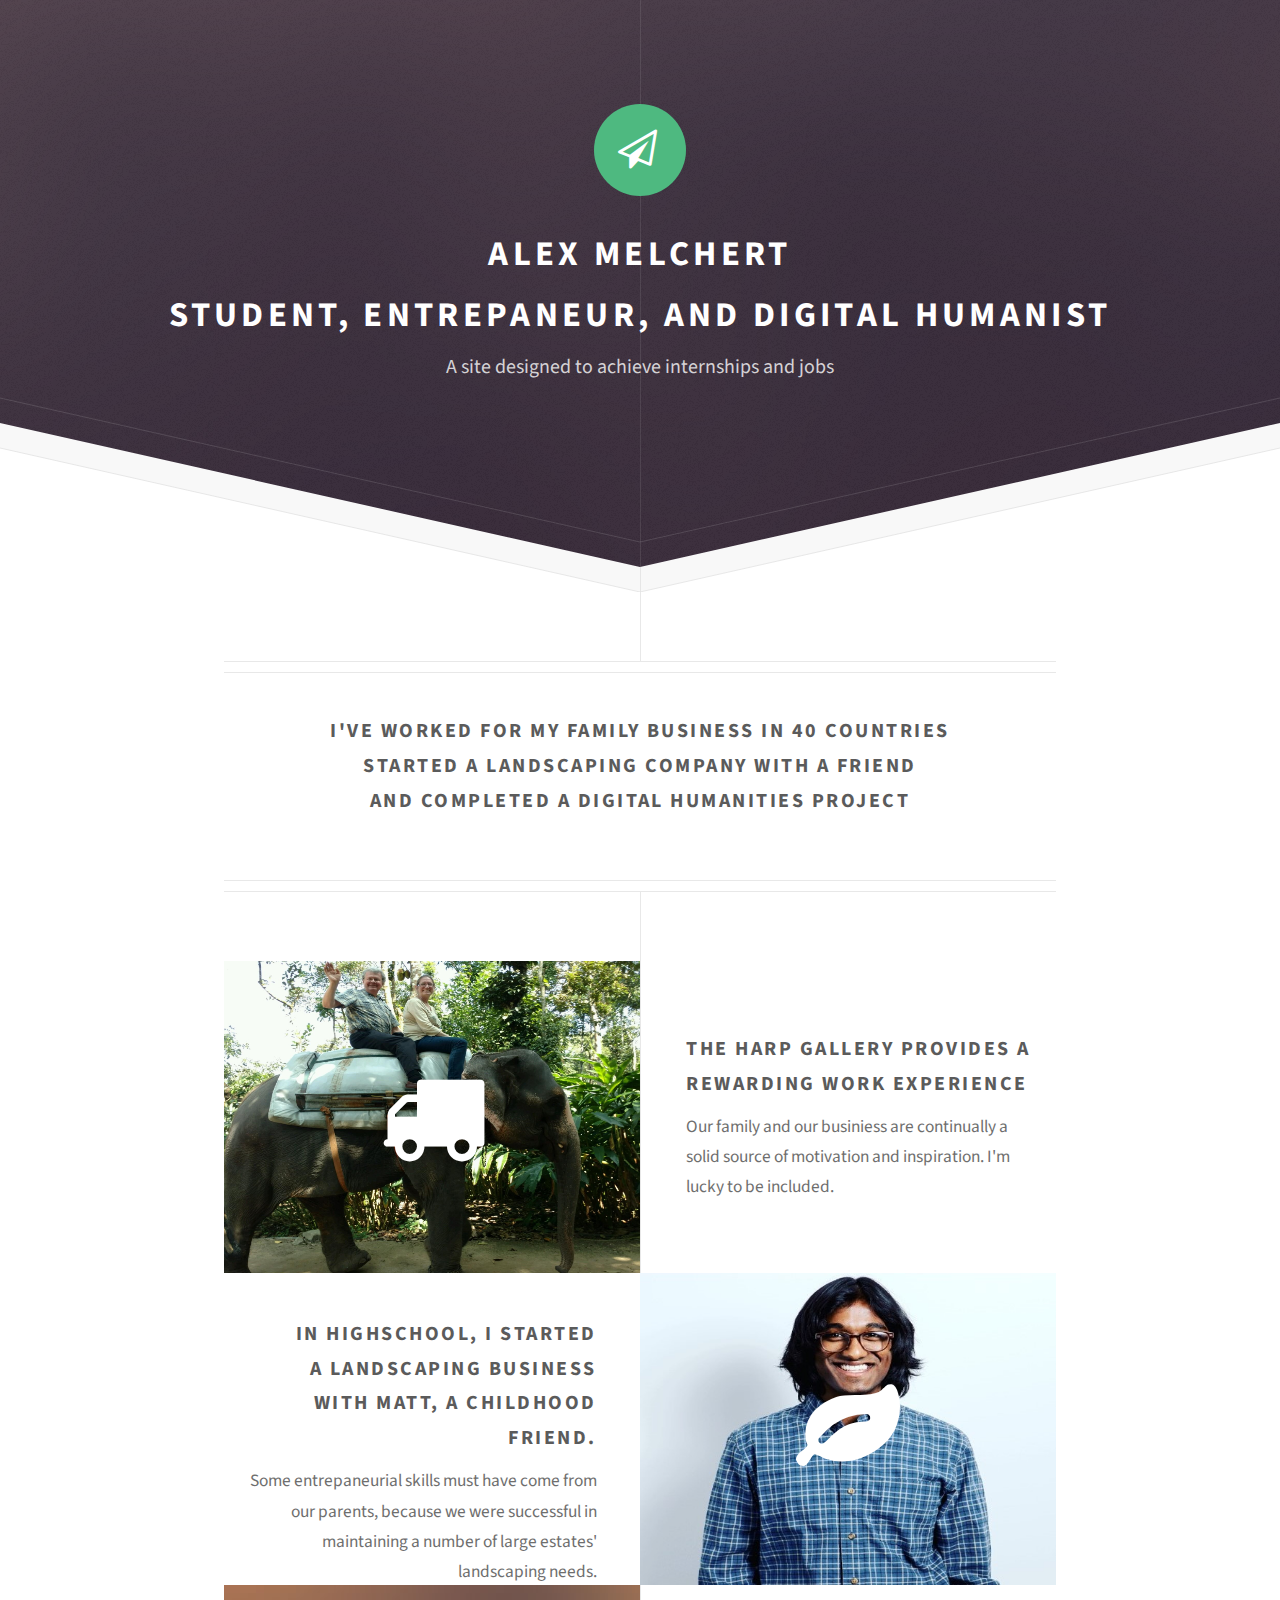
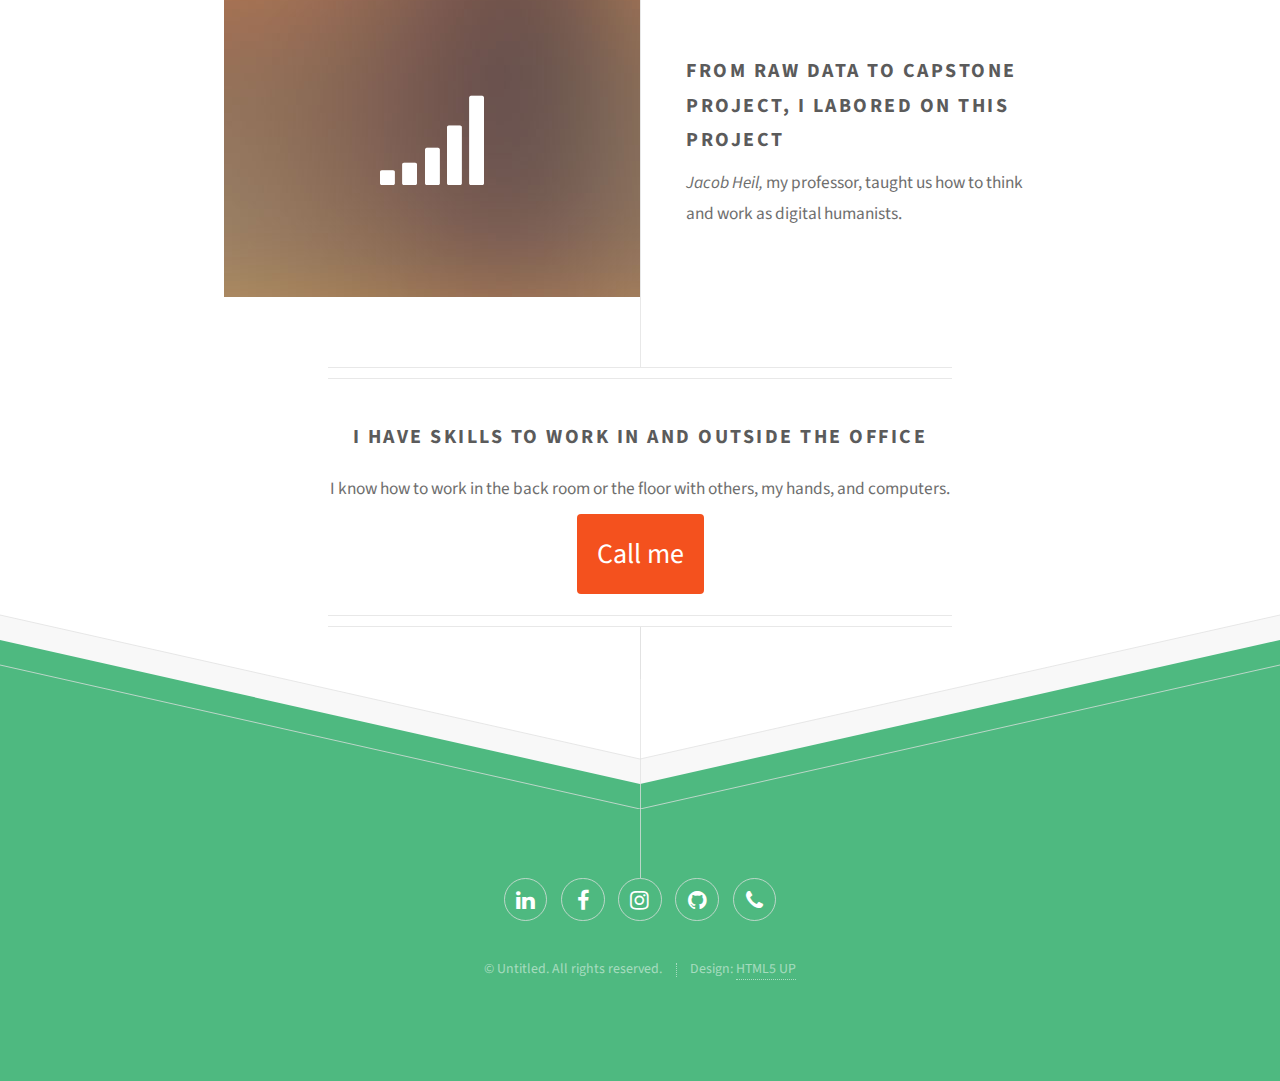
==== index.html @ 21f797eb "Initial commit" ====
<!DOCTYPE HTML>
<!--
	Directive by HTML5 UP
	html5up.net | @ajlkn
	Free for personal and commercial use under the CCA 3.0 license (html5up.net/license)
-->
<html>
	<head>
		<title>Alex Melchert</title>
		<meta charset="utf-8" />
		<meta name="viewport" content="width=device-width, initial-scale=1" />
		<!--[if lte IE 8]><script src="assets/js/ie/html5shiv.js"></script><![endif]-->
		<link rel="stylesheet" href="assets/css/main.css" />
		<!--[if lte IE 8]><link rel="stylesheet" href="assets/css/ie8.css" /><![endif]-->
	</head>
	<body>

		<!-- Header -->
			<div id="header">
				<span class="logo icon fa-paper-plane-o"></span>
				<h1>Alex Melchert
					<br />
					Student, entrepaneur, and digital humanist</h1>
				<p>A site designed to achieve internships and jobs
				<br />
				</p>
			</div>

		<!-- Main -->
			<div id="main">

				<header class="major container 80%">
					<h3>I've worked for my family business in 40 countries
					<br />
					Started a landscaping company with a friend
					<br />
					and completed a Digital Humanities project
				</h3>
					<!--
					<p>Tellus erat mauris ipsum fermentum<br />
					etiam vivamus nunc nibh morbi. https://www.nbc26.com/news/neenah-hs-graduate-shot-6-times-at-rest-stop-making-a-remarkable-recovery</p>
					-->
				</header>

				<div class="box alt container">
					<section class="feature left">
						<a href="Page3.html" class="image icon fa-truck"><img src="images/MomandDad.jpg" style="width: 70%;max-height: 100%" alt="" /></a>
						<div class="content">
							<h3>The Harp Gallery provides a rewarding work experience</h3>
							<p>Our family and our businiess are continually a solid source of motivation and inspiration. I'm lucky to be included. </p>
						</div>
					</section>
					<section class="feature right">
						<a href="Page4.html" class="image icon fa-leaf"><img src="images/Matt.jpeg" style="width: 70%;max-height: 100%" alt="" /></a>
						<div class="content">
							<h3>In highschool, I started<br /> a landscaping business <br /> with Matt, a childhood friend.</h3>
							<p>Some entrepaneurial skills must have come from our parents, because we were successful in maintaining a number of large estates' landscaping needs.</p>
						</div>
					</section>
					<section class="feature left">
						<a href="finalproj.html" class="image icon fa-signal"><img src="images/pic03.jpg" alt="" /></a>
						<div class="content">
							<h3>From raw data to capstone project, I labored on this project</h3>
							<p><em>Jacob Heil,</em> my professor, taught us how to think and work as digital humanists.</p>
						</div>
					</section>
				</div>

				<!--
				<div class="box container">
					<header>
						<h2>A lot of generic stuff</h2>
					</header>
					<section>
						<header>
							<h3>Paragraph</h3>
							<p>This is the subtitle for this particular heading</p>
						</header>
						<p>Phasellus nisl nisl, varius id <sup>porttitor sed pellentesque</sup> ac orci. Pellentesque
						habitant <strong>strong</strong> tristique <b>bold</b> et netus <i>italic</i> malesuada <em>emphasized</em> ac turpis egestas. Morbi
						leo suscipit ut. Praesent <sub>id turpis vitae</sub> turpis pretium ultricies. Vestibulum sit
						amet risus elit.</p>
					</section>
					<section>
						<header>
							<h3>Blockquote</h3>
						</header>
						<blockquote>Fringilla nisl. Donec accumsan interdum nisi, quis tincidunt felis sagittis eget.
						tempus euismod. Vestibulum ante ipsum primis in faucibus.</blockquote>
					</section>
					<section>
						<header>
							<h3>Divider</h3>
						</header>
						<p>Donec consectetur vestibulum dolor et pulvinar. Etiam vel felis enim, at viverra
						ligula. Ut porttitor sagittis lorem, quis eleifend nisi ornare vel. Praesent nec orci
						facilisis leo magna. Cras sit amet urna eros, id egestas urna. Quisque aliquam
						tempus euismod. Vestibulum ante ipsum primis in faucibus orci luctus et ultrices
						posuere cubilia.</p>
						<hr />
						<p>Donec consectetur vestibulum dolor et pulvinar. Etiam vel felis enim, at viverra
						ligula. Ut porttitor sagittis lorem, quis eleifend nisi ornare vel. Praesent nec orci
						facilisis leo magna. Cras sit amet urna eros, id egestas urna. Quisque aliquam
						tempus euismod. Vestibulum ante ipsum primis in faucibus orci luctus et ultrices
						posuere cubilia.</p>
					</section>
					<section>
						<header>
							<h3>Unordered List</h3>
						</header>
						<ul class="default">
							<li>Donec consectetur vestibulum dolor et pulvinar. Etiam vel felis enim, at viverra ligula. Ut porttitor sagittis lorem, quis eleifend nisi ornare vel.</li>
							<li>Donec consectetur vestibulum dolor et pulvinar. Etiam vel felis enim, at viverra ligula. Ut porttitor sagittis lorem, quis eleifend nisi ornare vel.</li>
							<li>Donec consectetur vestibulum dolor et pulvinar. Etiam vel felis enim, at viverra ligula. Ut porttitor sagittis lorem, quis eleifend nisi ornare vel.</li>
							<li>Donec consectetur vestibulum dolor et pulvinar. Etiam vel felis enim, at viverra ligula. Ut porttitor sagittis lorem, quis eleifend nisi ornare vel.</li>
						</ul>
					</section>
					<section>
						<header>
							<h3>Ordered List</h3>
						</header>
						<ol class="default">
							<li>Donec consectetur vestibulum dolor et pulvinar. Etiam vel felis enim, at viverra ligula. Ut porttitor sagittis lorem, quis eleifend nisi ornare vel.</li>
							<li>Donec consectetur vestibulum dolor et pulvinar. Etiam vel felis enim, at viverra ligula. Ut porttitor sagittis lorem, quis eleifend nisi ornare vel.</li>
							<li>Donec consectetur vestibulum dolor et pulvinar. Etiam vel felis enim, at viverra ligula. Ut porttitor sagittis lorem, quis eleifend nisi ornare vel.</li>
							<li>Donec consectetur vestibulum dolor et pulvinar. Etiam vel felis enim, at viverra ligula. Ut porttitor sagittis lorem, quis eleifend nisi ornare vel.</li>
						</ol>
					</section>
					<section>
						<header>
							<h3>Table</h3>
						</header>
						<div class="table-wrapper">
							<table class="default">
								<thead>
									<tr>
										<th>ID</th>
										<th>Name</th>
										<th>Description</th>
										<th>Price</th>
									</tr>
								</thead>
								<tbody>
									<tr>
										<td>45815</td>
										<td>Something</td>
										<td>Ut porttitor sagittis lorem, quis eleifend nisi ornare vel.</td>
										<td>29.99</td>
									</tr>
									<tr>
										<td>24524</td>
										<td>Nothing</td>
										<td>Ut porttitor sagittis lorem, quis eleifend nisi ornare vel.</td>
										<td>19.99</td>
									</tr>
									<tr>
										<td>45815</td>
										<td>Something</td>
										<td>Ut porttitor sagittis lorem, quis eleifend nisi ornare vel.</td>
										<td>29.99</td>
									</tr>
									<tr>
										<td>24524</td>
										<td>Nothing</td>
										<td>Ut porttitor sagittis lorem, quis eleifend nisi ornare vel.</td>
										<td>19.99</td>
									</tr>
								</tbody>
								<tfoot>
									<tr>
										<td colspan="3"></td>
										<td>100.00</td>
									</tr>
								</tfoot>
							</table>
						</div>
					</section>
					<section>
						<header>
							<h3>Form</h3>
						</header>
						<form method="post" action="#">
							<div class="row">
								<div class="6u 12u(mobilep)">
									<label for="name">Name</label>
									<input class="text" type="text" name="name" id="name" value="" placeholder="John Doe" />
								</div>
								<div class="6u 12u(mobilep)">
									<label for="email">Email</label>
									<input class="text" type="text" name="email" id="email" value="" placeholder="johndoe@domain.tld" />
								</div>
							</div>
							<div class="row">
								<div class="12u">
									<label for="subject">Subject</label>
									<input class="text" type="text" name="subject" id="subject" value="" placeholder="Enter your subject" />
								</div>
							</div>
							<div class="row">
								<div class="12u">
									<label for="subject">Message</label>
									<textarea name="message" id="message" placeholder="Enter your message" rows="6"></textarea>
								</div>
							</div>
							<div class="row">
								<div class="12u">
									<ul class="actions">
										<li><input type="submit" value="Send" /></li>
										<li><input type="reset" value="Reset" class="alt" /></li>
									</ul>
								</div>
							</div>
						</form>
					</section>
				</div>
				-->

				<footer class="major container 75%">
					<h3>I have skills to work in and outside the office </h3>
					<p>I know how to work in the back room or the floor with others, my hands, and computers.</p>
					<ul class="actions">
						<li><a href="#" class="phonebutton"><span>Call me</span></a></li>
					</ul>
				</footer>

			</div>

		<!-- Footer -->
			<div id="footer">
				<div class="container 75%">

				<!--	<header class="major last">
						<h2>Questions or comments?</h2>
					</header>

					<p>Further questions should be directed to representatives and people that you care about. Mental health and gun laws are intersecting with more lives than they should be in the 21st Century</p>

					<form method="post" action="#">
						<div class="row">
							<div class="6u 12u(mobilep)">
								<input type="text" name="name" placeholder="Name" />
							</div>
							<div class="6u 12u(mobilep)">
								<input type="email" name="email" placeholder="Email" />
							</div>
						</div>
						<div class="row">
							<div class="12u">
								<textarea name="message" placeholder="Message" rows="6"></textarea>
							</div>
						</div>
						<div class="row">
							<div class="12u">
								<ul class="actions">
									<li><input type="submit" value="Send Message" /></li>
								</ul>
							</div>
						</div>
					</form>
-->
					<ul class="icons">
						<li><a href="https://www.linkedin.com/in/alexander-melchert-673a9412b/" class="icon fa-linkedin"><span class="label">Google+</span></a></li>
						<li><a href="https://www.facebook.com/alexander.s.melchert" class="icon fa-facebook"><span class="label">Facebook</span></a></li>
						<li><a href="https://www.instagram.com/mr.melchert/" class="icon fa-instagram"><span class="label">Instagram</span></a></li>
						<li><a href="https://github.com/amelchert20" class="icon fa-github"><span class="label">Github</span></a></li>
						<li><a href="" class="icon fa-phone"><span class="label">Dribbble</span></a></li>
					</ul>

					<ul class="copyright">
						<li>&copy; Untitled. All rights reserved.</li><li>Design: <a href="http://html5up.net">HTML5 UP</a></li>
					</ul>

				</div>
			</div>

		<!-- Scripts -->
			<script src="assets/js/jquery.min.js"></script>
			<script src="assets/js/skel.min.js"></script>
			<script src="assets/js/util.js"></script>
			<!--[if lte IE 8]><script src="assets/js/ie/respond.min.js"></script><![endif]-->
			<script src="assets/js/main.js"></script>

	</body>
</html>
---- assets/css/main.css ----
@import url("font-awesome.min.css");
@import url("https://fonts.googleapis.com/css?family=Source+Sans+Pro:300,300italic,400,400italic,600,600italic,700,700italic");

/*
	Directive by HTML5 UP
	html5up.net | @ajlkn
	Free for personal and commercial use under the CCA 3.0 license (html5up.net/license)
*/

/* Reset */

	html, body, div, span, applet, object, iframe, h1, h2, h3, h4, h5, h6, p, blockquote, pre, a, abbr, acronym, address, big, cite, code, del, dfn, em, img, ins, kbd, q, s, samp, small, strike, strong, sub, sup, tt, var, b, u, i, center, dl, dt, dd, ol, ul, li, fieldset, form, label, legend, table, caption, tbody, tfoot, thead, tr, th, td, article, aside, canvas, details, embed, figure, figcaption, footer, header, hgroup, menu, nav, output, ruby, section, summary, time, mark, audio, video {
		margin: 0;
		padding: 0;
		border: 0;
		font-size: 100%;
		font: inherit;
		vertical-align: baseline;
	}

	article, aside, details, figcaption, figure, footer, header, hgroup, menu, nav, section {
		display: block;
	}

	body {
		line-height: 1;
	}

	ol, ul {
		list-style: none;
	}

	blockquote, q {
		quotes: none;
	}

	blockquote:before, blockquote:after, q:before, q:after {
		content: '';
		content: none;
	}

	table {
		border-collapse: collapse;
		border-spacing: 0;
	}

	body {
		-webkit-text-size-adjust: none;
	}

/* Box Model */

	*, *:before, *:after {
		-moz-box-sizing: border-box;
		-webkit-box-sizing: border-box;
		box-sizing: border-box;
	}

/* Containers */

	.container {
		margin-left: auto;
		margin-right: auto;
	}

	.container.\31 25\25 {
		width: 100%;
		max-width: 63.75em;
		min-width: 51em;
	}

	.container.\37 5\25 {
		width: 38.25em;
	}

	.container.\35 0\25 {
		width: 25.5em;
	}

	.container.\32 5\25 {
		width: 12.75em;
	}

	.container {
		width: 51em;
	}

	@media screen and (max-width: 1680px) {

		.container.\31 25\25 {
			width: 100%;
			max-width: 63.75em;
			min-width: 51em;
		}

		.container.\37 5\25 {
			width: 38.25em;
		}

		.container.\35 0\25 {
			width: 25.5em;
		}

		.container.\32 5\25 {
			width: 12.75em;
		}

		.container {
			width: 51em;
		}

	}

	@media screen and (max-width: 1280px) {

		.container.\31 25\25 {
			width: 100%;
			max-width: 60em;
			min-width: 48em;
		}

		.container.\37 5\25 {
			width: 36em;
		}

		.container.\35 0\25 {
			width: 24em;
		}

		.container.\32 5\25 {
			width: 12em;
		}

		.container {
			width: 48em;
		}

	}

	@media screen and (max-width: 980px) {

		.container.\31 25\25 {
			width: 100%;
			max-width: 118.75%;
			min-width: 95%;
		}

		.container.\37 5\25 {
			width: 71.25%;
		}

		.container.\35 0\25 {
			width: 47.5%;
		}

		.container.\32 5\25 {
			width: 23.75%;
		}

		.container {
			width: 95%;
		}

	}

	@media screen and (max-width: 840px) {

		.container.\31 25\25 {
			width: 100%;
			max-width: 118.75%;
			min-width: 95%;
		}

		.container.\37 5\25 {
			width: 71.25%;
		}

		.container.\35 0\25 {
			width: 47.5%;
		}

		.container.\32 5\25 {
			width: 23.75%;
		}

		.container {
			width: 95% !important;
		}

	}

	@media screen and (max-width: 736px) {

		.container.\31 25\25 {
			width: 100%;
			max-width: 112.5%;
			min-width: 90%;
		}

		.container.\37 5\25 {
			width: 67.5%;
		}

		.container.\35 0\25 {
			width: 45%;
		}

		.container.\32 5\25 {
			width: 22.5%;
		}

		.container {
			width: 90% !important;
		}

	}

	@media screen and (max-width: 480px) {

		.container.\31 25\25 {
			width: 100%;
			max-width: 125%;
			min-width: 100%;
		}

		.container.\37 5\25 {
			width: 75%;
		}

		.container.\35 0\25 {
			width: 50%;
		}

		.container.\32 5\25 {
			width: 25%;
		}

		.container {
			width: 100% !important;
		}

	}

/* Grid */

	.row {
		border-bottom: solid 1px transparent;
		-moz-box-sizing: border-box;
		-webkit-box-sizing: border-box;
		box-sizing: border-box;
	}

	.row > * {
		float: left;
		-moz-box-sizing: border-box;
		-webkit-box-sizing: border-box;
		box-sizing: border-box;
	}

	.row:after, .row:before {
		content: '';
		display: block;
		clear: both;
		height: 0;
	}

	.row.uniform > * > :first-child {
		margin-top: 0;
	}

	.row.uniform > * > :last-child {
		margin-bottom: 0;
	}

	.row.\30 \25 > * {
		padding: 0px 0 0 0px;
	}

	.row.\30 \25 {
		margin: 0px 0 -1px 0px;
	}

	.row.uniform.\30 \25 > * {
		padding: 0px 0 0 0px;
	}

	.row.uniform.\30 \25 {
		margin: 0px 0 -1px 0px;
	}

	.row > * {
		padding: 30px 0 0 30px;
	}

	.row {
		margin: -30px 0 -1px -30px;
	}

	.row.uniform > * {
		padding: 30px 0 0 30px;
	}

	.row.uniform {
		margin: -30px 0 -1px -30px;
	}

	.row.\32 00\25 > * {
		padding: 60px 0 0 60px;
	}

	.row.\32 00\25 {
		margin: -60px 0 -1px -60px;
	}

	.row.uniform.\32 00\25 > * {
		padding: 60px 0 0 60px;
	}

	.row.uniform.\32 00\25 {
		margin: -60px 0 -1px -60px;
	}

	.row.\31 50\25 > * {
		padding: 45px 0 0 45px;
	}

	.row.\31 50\25 {
		margin: -45px 0 -1px -45px;
	}

	.row.uniform.\31 50\25 > * {
		padding: 45px 0 0 45px;
	}

	.row.uniform.\31 50\25 {
		margin: -45px 0 -1px -45px;
	}

	.row.\35 0\25 > * {
		padding: 15px 0 0 15px;
	}

	.row.\35 0\25 {
		margin: -15px 0 -1px -15px;
	}

	.row.uniform.\35 0\25 > * {
		padding: 15px 0 0 15px;
	}

	.row.uniform.\35 0\25 {
		margin: -15px 0 -1px -15px;
	}

	.row.\32 5\25 > * {
		padding: 7.5px 0 0 7.5px;
	}

	.row.\32 5\25 {
		margin: -7.5px 0 -1px -7.5px;
	}

	.row.uniform.\32 5\25 > * {
		padding: 7.5px 0 0 7.5px;
	}

	.row.uniform.\32 5\25 {
		margin: -7.5px 0 -1px -7.5px;
	}

	.\31 2u, .\31 2u\24 {
		width: 100%;
		clear: none;
		margin-left: 0;
	}

	.\31 1u, .\31 1u\24 {
		width: 91.6666666667%;
		clear: none;
		margin-left: 0;
	}

	.\31 0u, .\31 0u\24 {
		width: 83.3333333333%;
		clear: none;
		margin-left: 0;
	}

	.\39 u, .\39 u\24 {
		width: 75%;
		clear: none;
		margin-left: 0;
	}

	.\38 u, .\38 u\24 {
		width: 66.6666666667%;
		clear: none;
		margin-left: 0;
	}

	.\37 u, .\37 u\24 {
		width: 58.3333333333%;
		clear: none;
		margin-left: 0;
	}

	.\36 u, .\36 u\24 {
		width: 50%;
		clear: none;
		margin-left: 0;
	}

	.\35 u, .\35 u\24 {
		width: 41.6666666667%;
		clear: none;
		margin-left: 0;
	}

	.\34 u, .\34 u\24 {
		width: 33.3333333333%;
		clear: none;
		margin-left: 0;
	}

	.\33 u, .\33 u\24 {
		width: 25%;
		clear: none;
		margin-left: 0;
	}

	.\32 u, .\32 u\24 {
		width: 16.6666666667%;
		clear: none;
		margin-left: 0;
	}

	.\31 u, .\31 u\24 {
		width: 8.3333333333%;
		clear: none;
		margin-left: 0;
	}

	.\31 2u\24 + *,
	.\31 1u\24 + *,
	.\31 0u\24 + *,
	.\39 u\24 + *,
	.\38 u\24 + *,
	.\37 u\24 + *,
	.\36 u\24 + *,
	.\35 u\24 + *,
	.\34 u\24 + *,
	.\33 u\24 + *,
	.\32 u\24 + *,
	.\31 u\24 + * {
		clear: left;
	}

	.\-11u {
		margin-left: 91.66667%;
	}

	.\-10u {
		margin-left: 83.33333%;
	}

	.\-9u {
		margin-left: 75%;
	}

	.\-8u {
		margin-left: 66.66667%;
	}

	.\-7u {
		margin-left: 58.33333%;
	}

	.\-6u {
		margin-left: 50%;
	}

	.\-5u {
		margin-left: 41.66667%;
	}

	.\-4u {
		margin-left: 33.33333%;
	}

	.\-3u {
		margin-left: 25%;
	}

	.\-2u {
		margin-left: 16.66667%;
	}

	.\-1u {
		margin-left: 8.33333%;
	}

	@media screen and (max-width: 1680px) {

		.row > * {
			padding: 30px 0 0 30px;
		}

		.row {
			margin: -30px 0 -1px -30px;
		}

		.row.uniform > * {
			padding: 30px 0 0 30px;
		}

		.row.uniform {
			margin: -30px 0 -1px -30px;
		}

		.row.\32 00\25 > * {
			padding: 60px 0 0 60px;
		}

		.row.\32 00\25 {
			margin: -60px 0 -1px -60px;
		}

		.row.uniform.\32 00\25 > * {
			padding: 60px 0 0 60px;
		}

		.row.uniform.\32 00\25 {
			margin: -60px 0 -1px -60px;
		}

		.row.\31 50\25 > * {
			padding: 45px 0 0 45px;
		}

		.row.\31 50\25 {
			margin: -45px 0 -1px -45px;
		}

		.row.uniform.\31 50\25 > * {
			padding: 45px 0 0 45px;
		}

		.row.uniform.\31 50\25 {
			margin: -45px 0 -1px -45px;
		}

		.row.\35 0\25 > * {
			padding: 15px 0 0 15px;
		}

		.row.\35 0\25 {
			margin: -15px 0 -1px -15px;
		}

		.row.uniform.\35 0\25 > * {
			padding: 15px 0 0 15px;
		}

		.row.uniform.\35 0\25 {
			margin: -15px 0 -1px -15px;
		}

		.row.\32 5\25 > * {
			padding: 7.5px 0 0 7.5px;
		}

		.row.\32 5\25 {
			margin: -7.5px 0 -1px -7.5px;
		}

		.row.uniform.\32 5\25 > * {
			padding: 7.5px 0 0 7.5px;
		}

		.row.uniform.\32 5\25 {
			margin: -7.5px 0 -1px -7.5px;
		}

		.\31 2u\28wide\29, .\31 2u\24\28wide\29 {
			width: 100%;
			clear: none;
			margin-left: 0;
		}

		.\31 1u\28wide\29, .\31 1u\24\28wide\29 {
			width: 91.6666666667%;
			clear: none;
			margin-left: 0;
		}

		.\31 0u\28wide\29, .\31 0u\24\28wide\29 {
			width: 83.3333333333%;
			clear: none;
			margin-left: 0;
		}

		.\39 u\28wide\29, .\39 u\24\28wide\29 {
			width: 75%;
			clear: none;
			margin-left: 0;
		}

		.\38 u\28wide\29, .\38 u\24\28wide\29 {
			width: 66.6666666667%;
			clear: none;
			margin-left: 0;
		}

		.\37 u\28wide\29, .\37 u\24\28wide\29 {
			width: 58.3333333333%;
			clear: none;
			margin-left: 0;
		}

		.\36 u\28wide\29, .\36 u\24\28wide\29 {
			width: 50%;
			clear: none;
			margin-left: 0;
		}

		.\35 u\28wide\29, .\35 u\24\28wide\29 {
			width: 41.6666666667%;
			clear: none;
			margin-left: 0;
		}

		.\34 u\28wide\29, .\34 u\24\28wide\29 {
			width: 33.3333333333%;
			clear: none;
			margin-left: 0;
		}

		.\33 u\28wide\29, .\33 u\24\28wide\29 {
			width: 25%;
			clear: none;
			margin-left: 0;
		}

		.\32 u\28wide\29, .\32 u\24\28wide\29 {
			width: 16.6666666667%;
			clear: none;
			margin-left: 0;
		}

		.\31 u\28wide\29, .\31 u\24\28wide\29 {
			width: 8.3333333333%;
			clear: none;
			margin-left: 0;
		}

		.\31 2u\24\28wide\29 + *,
		.\31 1u\24\28wide\29 + *,
		.\31 0u\24\28wide\29 + *,
		.\39 u\24\28wide\29 + *,
		.\38 u\24\28wide\29 + *,
		.\37 u\24\28wide\29 + *,
		.\36 u\24\28wide\29 + *,
		.\35 u\24\28wide\29 + *,
		.\34 u\24\28wide\29 + *,
		.\33 u\24\28wide\29 + *,
		.\32 u\24\28wide\29 + *,
		.\31 u\24\28wide\29 + * {
			clear: left;
		}

		.\-11u\28wide\29 {
			margin-left: 91.66667%;
		}

		.\-10u\28wide\29 {
			margin-left: 83.33333%;
		}

		.\-9u\28wide\29 {
			margin-left: 75%;
		}

		.\-8u\28wide\29 {
			margin-left: 66.66667%;
		}

		.\-7u\28wide\29 {
			margin-left: 58.33333%;
		}

		.\-6u\28wide\29 {
			margin-left: 50%;
		}

		.\-5u\28wide\29 {
			margin-left: 41.66667%;
		}

		.\-4u\28wide\29 {
			margin-left: 33.33333%;
		}

		.\-3u\28wide\29 {
			margin-left: 25%;
		}

		.\-2u\28wide\29 {
			margin-left: 16.66667%;
		}

		.\-1u\28wide\29 {
			margin-left: 8.33333%;
		}

	}

	@media screen and (max-width: 1280px) {

		.row > * {
			padding: 30px 0 0 30px;
		}

		.row {
			margin: -30px 0 -1px -30px;
		}

		.row.uniform > * {
			padding: 30px 0 0 30px;
		}

		.row.uniform {
			margin: -30px 0 -1px -30px;
		}

		.row.\32 00\25 > * {
			padding: 60px 0 0 60px;
		}

		.row.\32 00\25 {
			margin: -60px 0 -1px -60px;
		}

		.row.uniform.\32 00\25 > * {
			padding: 60px 0 0 60px;
		}

		.row.uniform.\32 00\25 {
			margin: -60px 0 -1px -60px;
		}

		.row.\31 50\25 > * {
			padding: 45px 0 0 45px;
		}

		.row.\31 50\25 {
			margin: -45px 0 -1px -45px;
		}

		.row.uniform.\31 50\25 > * {
			padding: 45px 0 0 45px;
		}

		.row.uniform.\31 50\25 {
			margin: -45px 0 -1px -45px;
		}

		.row.\35 0\25 > * {
			padding: 15px 0 0 15px;
		}

		.row.\35 0\25 {
			margin: -15px 0 -1px -15px;
		}

		.row.uniform.\35 0\25 > * {
			padding: 15px 0 0 15px;
		}

		.row.uniform.\35 0\25 {
			margin: -15px 0 -1px -15px;
		}

		.row.\32 5\25 > * {
			padding: 7.5px 0 0 7.5px;
		}

		.row.\32 5\25 {
			margin: -7.5px 0 -1px -7.5px;
		}

		.row.uniform.\32 5\25 > * {
			padding: 7.5px 0 0 7.5px;
		}

		.row.uniform.\32 5\25 {
			margin: -7.5px 0 -1px -7.5px;
		}

		.\31 2u\28normal\29, .\31 2u\24\28normal\29 {
			width: 100%;
			clear: none;
			margin-left: 0;
		}

		.\31 1u\28normal\29, .\31 1u\24\28normal\29 {
			width: 91.6666666667%;
			clear: none;
			margin-left: 0;
		}

		.\31 0u\28normal\29, .\31 0u\24\28normal\29 {
			width: 83.3333333333%;
			clear: none;
			margin-left: 0;
		}

		.\39 u\28normal\29, .\39 u\24\28normal\29 {
			width: 75%;
			clear: none;
			margin-left: 0;
		}

		.\38 u\28normal\29, .\38 u\24\28normal\29 {
			width: 66.6666666667%;
			clear: none;
			margin-left: 0;
		}

		.\37 u\28normal\29, .\37 u\24\28normal\29 {
			width: 58.3333333333%;
			clear: none;
			margin-left: 0;
		}

		.\36 u\28normal\29, .\36 u\24\28normal\29 {
			width: 50%;
			clear: none;
			margin-left: 0;
		}

		.\35 u\28normal\29, .\35 u\24\28normal\29 {
			width: 41.6666666667%;
			clear: none;
			margin-left: 0;
		}

		.\34 u\28normal\29, .\34 u\24\28normal\29 {
			width: 33.3333333333%;
			clear: none;
			margin-left: 0;
		}

		.\33 u\28normal\29, .\33 u\24\28normal\29 {
			width: 25%;
			clear: none;
			margin-left: 0;
		}

		.\32 u\28normal\29, .\32 u\24\28normal\29 {
			width: 16.6666666667%;
			clear: none;
			margin-left: 0;
		}

		.\31 u\28normal\29, .\31 u\24\28normal\29 {
			width: 8.3333333333%;
			clear: none;
			margin-left: 0;
		}

		.\31 2u\24\28normal\29 + *,
		.\31 1u\24\28normal\29 + *,
		.\31 0u\24\28normal\29 + *,
		.\39 u\24\28normal\29 + *,
		.\38 u\24\28normal\29 + *,
		.\37 u\24\28normal\29 + *,
		.\36 u\24\28normal\29 + *,
		.\35 u\24\28normal\29 + *,
		.\34 u\24\28normal\29 + *,
		.\33 u\24\28normal\29 + *,
		.\32 u\24\28normal\29 + *,
		.\31 u\24\28normal\29 + * {
			clear: left;
		}

		.\-11u\28normal\29 {
			margin-left: 91.66667%;
		}

		.\-10u\28normal\29 {
			margin-left: 83.33333%;
		}

		.\-9u\28normal\29 {
			margin-left: 75%;
		}

		.\-8u\28normal\29 {
			margin-left: 66.66667%;
		}

		.\-7u\28normal\29 {
			margin-left: 58.33333%;
		}

		.\-6u\28normal\29 {
			margin-left: 50%;
		}

		.\-5u\28normal\29 {
			margin-left: 41.66667%;
		}

		.\-4u\28normal\29 {
			margin-left: 33.33333%;
		}

		.\-3u\28normal\29 {
			margin-left: 25%;
		}

		.\-2u\28normal\29 {
			margin-left: 16.66667%;
		}

		.\-1u\28normal\29 {
			margin-left: 8.33333%;
		}

	}

	@media screen and (max-width: 980px) {

		.row > * {
			padding: 30px 0 0 30px;
		}

		.row {
			margin: -30px 0 -1px -30px;
		}

		.row.uniform > * {
			padding: 30px 0 0 30px;
		}

		.row.uniform {
			margin: -30px 0 -1px -30px;
		}

		.row.\32 00\25 > * {
			padding: 60px 0 0 60px;
		}

		.row.\32 00\25 {
			margin: -60px 0 -1px -60px;
		}

		.row.uniform.\32 00\25 > * {
			padding: 60px 0 0 60px;
		}

		.row.uniform.\32 00\25 {
			margin: -60px 0 -1px -60px;
		}

		.row.\31 50\25 > * {
			padding: 45px 0 0 45px;
		}

		.row.\31 50\25 {
			margin: -45px 0 -1px -45px;
		}

		.row.uniform.\31 50\25 > * {
			padding: 45px 0 0 45px;
		}

		.row.uniform.\31 50\25 {
			margin: -45px 0 -1px -45px;
		}

		.row.\35 0\25 > * {
			padding: 15px 0 0 15px;
		}

		.row.\35 0\25 {
			margin: -15px 0 -1px -15px;
		}

		.row.uniform.\35 0\25 > * {
			padding: 15px 0 0 15px;
		}

		.row.uniform.\35 0\25 {
			margin: -15px 0 -1px -15px;
		}

		.row.\32 5\25 > * {
			padding: 7.5px 0 0 7.5px;
		}

		.row.\32 5\25 {
			margin: -7.5px 0 -1px -7.5px;
		}

		.row.uniform.\32 5\25 > * {
			padding: 7.5px 0 0 7.5px;
		}

		.row.uniform.\32 5\25 {
			margin: -7.5px 0 -1px -7.5px;
		}

		.\31 2u\28narrow\29, .\31 2u\24\28narrow\29 {
			width: 100%;
			clear: none;
			margin-left: 0;
		}

		.\31 1u\28narrow\29, .\31 1u\24\28narrow\29 {
			width: 91.6666666667%;
			clear: none;
			margin-left: 0;
		}

		.\31 0u\28narrow\29, .\31 0u\24\28narrow\29 {
			width: 83.3333333333%;
			clear: none;
			margin-left: 0;
		}

		.\39 u\28narrow\29, .\39 u\24\28narrow\29 {
			width: 75%;
			clear: none;
			margin-left: 0;
		}

		.\38 u\28narrow\29, .\38 u\24\28narrow\29 {
			width: 66.6666666667%;
			clear: none;
			margin-left: 0;
		}

		.\37 u\28narrow\29, .\37 u\24\28narrow\29 {
			width: 58.3333333333%;
			clear: none;
			margin-left: 0;
		}

		.\36 u\28narrow\29, .\36 u\24\28narrow\29 {
			width: 50%;
			clear: none;
			margin-left: 0;
		}

		.\35 u\28narrow\29, .\35 u\24\28narrow\29 {
			width: 41.6666666667%;
			clear: none;
			margin-left: 0;
		}

		.\34 u\28narrow\29, .\34 u\24\28narrow\29 {
			width: 33.3333333333%;
			clear: none;
			margin-left: 0;
		}

		.\33 u\28narrow\29, .\33 u\24\28narrow\29 {
			width: 25%;
			clear: none;
			margin-left: 0;
		}

		.\32 u\28narrow\29, .\32 u\24\28narrow\29 {
			width: 16.6666666667%;
			clear: none;
			margin-left: 0;
		}

		.\31 u\28narrow\29, .\31 u\24\28narrow\29 {
			width: 8.3333333333%;
			clear: none;
			margin-left: 0;
		}

		.\31 2u\24\28narrow\29 + *,
		.\31 1u\24\28narrow\29 + *,
		.\31 0u\24\28narrow\29 + *,
		.\39 u\24\28narrow\29 + *,
		.\38 u\24\28narrow\29 + *,
		.\37 u\24\28narrow\29 + *,
		.\36 u\24\28narrow\29 + *,
		.\35 u\24\28narrow\29 + *,
		.\34 u\24\28narrow\29 + *,
		.\33 u\24\28narrow\29 + *,
		.\32 u\24\28narrow\29 + *,
		.\31 u\24\28narrow\29 + * {
			clear: left;
		}

		.\-11u\28narrow\29 {
			margin-left: 91.66667%;
		}

		.\-10u\28narrow\29 {
			margin-left: 83.33333%;
		}

		.\-9u\28narrow\29 {
			margin-left: 75%;
		}

		.\-8u\28narrow\29 {
			margin-left: 66.66667%;
		}

		.\-7u\28narrow\29 {
			margin-left: 58.33333%;
		}

		.\-6u\28narrow\29 {
			margin-left: 50%;
		}

		.\-5u\28narrow\29 {
			margin-left: 41.66667%;
		}

		.\-4u\28narrow\29 {
			margin-left: 33.33333%;
		}

		.\-3u\28narrow\29 {
			margin-left: 25%;
		}

		.\-2u\28narrow\29 {
			margin-left: 16.66667%;
		}

		.\-1u\28narrow\29 {
			margin-left: 8.33333%;
		}

	}

	@media screen and (max-width: 840px) {

		.row > * {
			padding: 20px 0 0 20px;
		}

		.row {
			margin: -20px 0 -1px -20px;
		}

		.row.uniform > * {
			padding: 20px 0 0 20px;
		}

		.row.uniform {
			margin: -20px 0 -1px -20px;
		}

		.row.\32 00\25 > * {
			padding: 40px 0 0 40px;
		}

		.row.\32 00\25 {
			margin: -40px 0 -1px -40px;
		}

		.row.uniform.\32 00\25 > * {
			padding: 40px 0 0 40px;
		}

		.row.uniform.\32 00\25 {
			margin: -40px 0 -1px -40px;
		}

		.row.\31 50\25 > * {
			padding: 30px 0 0 30px;
		}

		.row.\31 50\25 {
			margin: -30px 0 -1px -30px;
		}

		.row.uniform.\31 50\25 > * {
			padding: 30px 0 0 30px;
		}

		.row.uniform.\31 50\25 {
			margin: -30px 0 -1px -30px;
		}

		.row.\35 0\25 > * {
			padding: 10px 0 0 10px;
		}

		.row.\35 0\25 {
			margin: -10px 0 -1px -10px;
		}

		.row.uniform.\35 0\25 > * {
			padding: 10px 0 0 10px;
		}

		.row.uniform.\35 0\25 {
			margin: -10px 0 -1px -10px;
		}

		.row.\32 5\25 > * {
			padding: 5px 0 0 5px;
		}

		.row.\32 5\25 {
			margin: -5px 0 -1px -5px;
		}

		.row.uniform.\32 5\25 > * {
			padding: 5px 0 0 5px;
		}

		.row.uniform.\32 5\25 {
			margin: -5px 0 -1px -5px;
		}

		.\31 2u\28narrower\29, .\31 2u\24\28narrower\29 {
			width: 100%;
			clear: none;
			margin-left: 0;
		}

		.\31 1u\28narrower\29, .\31 1u\24\28narrower\29 {
			width: 91.6666666667%;
			clear: none;
			margin-left: 0;
		}

		.\31 0u\28narrower\29, .\31 0u\24\28narrower\29 {
			width: 83.3333333333%;
			clear: none;
			margin-left: 0;
		}

		.\39 u\28narrower\29, .\39 u\24\28narrower\29 {
			width: 75%;
			clear: none;
			margin-left: 0;
		}

		.\38 u\28narrower\29, .\38 u\24\28narrower\29 {
			width: 66.6666666667%;
			clear: none;
			margin-left: 0;
		}

		.\37 u\28narrower\29, .\37 u\24\28narrower\29 {
			width: 58.3333333333%;
			clear: none;
			margin-left: 0;
		}

		.\36 u\28narrower\29, .\36 u\24\28narrower\29 {
			width: 50%;
			clear: none;
			margin-left: 0;
		}

		.\35 u\28narrower\29, .\35 u\24\28narrower\29 {
			width: 41.6666666667%;
			clear: none;
			margin-left: 0;
		}

		.\34 u\28narrower\29, .\34 u\24\28narrower\29 {
			width: 33.3333333333%;
			clear: none;
			margin-left: 0;
		}

		.\33 u\28narrower\29, .\33 u\24\28narrower\29 {
			width: 25%;
			clear: none;
			margin-left: 0;
		}

		.\32 u\28narrower\29, .\32 u\24\28narrower\29 {
			width: 16.6666666667%;
			clear: none;
			margin-left: 0;
		}

		.\31 u\28narrower\29, .\31 u\24\28narrower\29 {
			width: 8.3333333333%;
			clear: none;
			margin-left: 0;
		}

		.\31 2u\24\28narrower\29 + *,
		.\31 1u\24\28narrower\29 + *,
		.\31 0u\24\28narrower\29 + *,
		.\39 u\24\28narrower\29 + *,
		.\38 u\24\28narrower\29 + *,
		.\37 u\24\28narrower\29 + *,
		.\36 u\24\28narrower\29 + *,
		.\35 u\24\28narrower\29 + *,
		.\34 u\24\28narrower\29 + *,
		.\33 u\24\28narrower\29 + *,
		.\32 u\24\28narrower\29 + *,
		.\31 u\24\28narrower\29 + * {
			clear: left;
		}

		.\-11u\28narrower\29 {
			margin-left: 91.66667%;
		}

		.\-10u\28narrower\29 {
			margin-left: 83.33333%;
		}

		.\-9u\28narrower\29 {
			margin-left: 75%;
		}

		.\-8u\28narrower\29 {
			margin-left: 66.66667%;
		}

		.\-7u\28narrower\29 {
			margin-left: 58.33333%;
		}

		.\-6u\28narrower\29 {
			margin-left: 50%;
		}

		.\-5u\28narrower\29 {
			margin-left: 41.66667%;
		}

		.\-4u\28narrower\29 {
			margin-left: 33.33333%;
		}

		.\-3u\28narrower\29 {
			margin-left: 25%;
		}

		.\-2u\28narrower\29 {
			margin-left: 16.66667%;
		}

		.\-1u\28narrower\29 {
			margin-left: 8.33333%;
		}

	}

	@media screen and (max-width: 736px) {

		.row > * {
			padding: 20px 0 0 20px;
		}

		.row {
			margin: -20px 0 -1px -20px;
		}

		.row.uniform > * {
			padding: 20px 0 0 20px;
		}

		.row.uniform {
			margin: -20px 0 -1px -20px;
		}

		.row.\32 00\25 > * {
			padding: 40px 0 0 40px;
		}

		.row.\32 00\25 {
			margin: -40px 0 -1px -40px;
		}

		.row.uniform.\32 00\25 > * {
			padding: 40px 0 0 40px;
		}

		.row.uniform.\32 00\25 {
			margin: -40px 0 -1px -40px;
		}

		.row.\31 50\25 > * {
			padding: 30px 0 0 30px;
		}

		.row.\31 50\25 {
			margin: -30px 0 -1px -30px;
		}

		.row.uniform.\31 50\25 > * {
			padding: 30px 0 0 30px;
		}

		.row.uniform.\31 50\25 {
			margin: -30px 0 -1px -30px;
		}

		.row.\35 0\25 > * {
			padding: 10px 0 0 10px;
		}

		.row.\35 0\25 {
			margin: -10px 0 -1px -10px;
		}

		.row.uniform.\35 0\25 > * {
			padding: 10px 0 0 10px;
		}

		.row.uniform.\35 0\25 {
			margin: -10px 0 -1px -10px;
		}

		.row.\32 5\25 > * {
			padding: 5px 0 0 5px;
		}

		.row.\32 5\25 {
			margin: -5px 0 -1px -5px;
		}

		.row.uniform.\32 5\25 > * {
			padding: 5px 0 0 5px;
		}

		.row.uniform.\32 5\25 {
			margin: -5px 0 -1px -5px;
		}

		.\31 2u\28mobile\29, .\31 2u\24\28mobile\29 {
			width: 100%;
			clear: none;
			margin-left: 0;
		}

		.\31 1u\28mobile\29, .\31 1u\24\28mobile\29 {
			width: 91.6666666667%;
			clear: none;
			margin-left: 0;
		}

		.\31 0u\28mobile\29, .\31 0u\24\28mobile\29 {
			width: 83.3333333333%;
			clear: none;
			margin-left: 0;
		}

		.\39 u\28mobile\29, .\39 u\24\28mobile\29 {
			width: 75%;
			clear: none;
			margin-left: 0;
		}

		.\38 u\28mobile\29, .\38 u\24\28mobile\29 {
			width: 66.6666666667%;
			clear: none;
			margin-left: 0;
		}

		.\37 u\28mobile\29, .\37 u\24\28mobile\29 {
			width: 58.3333333333%;
			clear: none;
			margin-left: 0;
		}

		.\36 u\28mobile\29, .\36 u\24\28mobile\29 {
			width: 50%;
			clear: none;
			margin-left: 0;
		}

		.\35 u\28mobile\29, .\35 u\24\28mobile\29 {
			width: 41.6666666667%;
			clear: none;
			margin-left: 0;
		}

		.\34 u\28mobile\29, .\34 u\24\28mobile\29 {
			width: 33.3333333333%;
			clear: none;
			margin-left: 0;
		}

		.\33 u\28mobile\29, .\33 u\24\28mobile\29 {
			width: 25%;
			clear: none;
			margin-left: 0;
		}

		.\32 u\28mobile\29, .\32 u\24\28mobile\29 {
			width: 16.6666666667%;
			clear: none;
			margin-left: 0;
		}

		.\31 u\28mobile\29, .\31 u\24\28mobile\29 {
			width: 8.3333333333%;
			clear: none;
			margin-left: 0;
		}

		.\31 2u\24\28mobile\29 + *,
		.\31 1u\24\28mobile\29 + *,
		.\31 0u\24\28mobile\29 + *,
		.\39 u\24\28mobile\29 + *,
		.\38 u\24\28mobile\29 + *,
		.\37 u\24\28mobile\29 + *,
		.\36 u\24\28mobile\29 + *,
		.\35 u\24\28mobile\29 + *,
		.\34 u\24\28mobile\29 + *,
		.\33 u\24\28mobile\29 + *,
		.\32 u\24\28mobile\29 + *,
		.\31 u\24\28mobile\29 + * {
			clear: left;
		}

		.\-11u\28mobile\29 {
			margin-left: 91.66667%;
		}

		.\-10u\28mobile\29 {
			margin-left: 83.33333%;
		}

		.\-9u\28mobile\29 {
			margin-left: 75%;
		}

		.\-8u\28mobile\29 {
			margin-left: 66.66667%;
		}

		.\-7u\28mobile\29 {
			margin-left: 58.33333%;
		}

		.\-6u\28mobile\29 {
			margin-left: 50%;
		}

		.\-5u\28mobile\29 {
			margin-left: 41.66667%;
		}

		.\-4u\28mobile\29 {
			margin-left: 33.33333%;
		}

		.\-3u\28mobile\29 {
			margin-left: 25%;
		}

		.\-2u\28mobile\29 {
			margin-left: 16.66667%;
		}

		.\-1u\28mobile\29 {
			margin-left: 8.33333%;
		}

	}

	@media screen and (max-width: 480px) {

		.row > * {
			padding: 20px 0 0 20px;
		}

		.row {
			margin: -20px 0 -1px -20px;
		}

		.row.uniform > * {
			padding: 20px 0 0 20px;
		}

		.row.uniform {
			margin: -20px 0 -1px -20px;
		}

		.row.\32 00\25 > * {
			padding: 40px 0 0 40px;
		}

		.row.\32 00\25 {
			margin: -40px 0 -1px -40px;
		}

		.row.uniform.\32 00\25 > * {
			padding: 40px 0 0 40px;
		}

		.row.uniform.\32 00\25 {
			margin: -40px 0 -1px -40px;
		}

		.row.\31 50\25 > * {
			padding: 30px 0 0 30px;
		}

		.row.\31 50\25 {
			margin: -30px 0 -1px -30px;
		}

		.row.uniform.\31 50\25 > * {
			padding: 30px 0 0 30px;
		}

		.row.uniform.\31 50\25 {
			margin: -30px 0 -1px -30px;
		}

		.row.\35 0\25 > * {
			padding: 10px 0 0 10px;
		}

		.row.\35 0\25 {
			margin: -10px 0 -1px -10px;
		}

		.row.uniform.\35 0\25 > * {
			padding: 10px 0 0 10px;
		}

		.row.uniform.\35 0\25 {
			margin: -10px 0 -1px -10px;
		}

		.row.\32 5\25 > * {
			padding: 5px 0 0 5px;
		}

		.row.\32 5\25 {
			margin: -5px 0 -1px -5px;
		}

		.row.uniform.\32 5\25 > * {
			padding: 5px 0 0 5px;
		}

		.row.uniform.\32 5\25 {
			margin: -5px 0 -1px -5px;
		}

		.\31 2u\28mobilep\29, .\31 2u\24\28mobilep\29 {
			width: 100%;
			clear: none;
			margin-left: 0;
		}

		.\31 1u\28mobilep\29, .\31 1u\24\28mobilep\29 {
			width: 91.6666666667%;
			clear: none;
			margin-left: 0;
		}

		.\31 0u\28mobilep\29, .\31 0u\24\28mobilep\29 {
			width: 83.3333333333%;
			clear: none;
			margin-left: 0;
		}

		.\39 u\28mobilep\29, .\39 u\24\28mobilep\29 {
			width: 75%;
			clear: none;
			margin-left: 0;
		}

		.\38 u\28mobilep\29, .\38 u\24\28mobilep\29 {
			width: 66.6666666667%;
			clear: none;
			margin-left: 0;
		}

		.\37 u\28mobilep\29, .\37 u\24\28mobilep\29 {
			width: 58.3333333333%;
			clear: none;
			margin-left: 0;
		}

		.\36 u\28mobilep\29, .\36 u\24\28mobilep\29 {
			width: 50%;
			clear: none;
			margin-left: 0;
		}

		.\35 u\28mobilep\29, .\35 u\24\28mobilep\29 {
			width: 41.6666666667%;
			clear: none;
			margin-left: 0;
		}

		.\34 u\28mobilep\29, .\34 u\24\28mobilep\29 {
			width: 33.3333333333%;
			clear: none;
			margin-left: 0;
		}

		.\33 u\28mobilep\29, .\33 u\24\28mobilep\29 {
			width: 25%;
			clear: none;
			margin-left: 0;
		}

		.\32 u\28mobilep\29, .\32 u\24\28mobilep\29 {
			width: 16.6666666667%;
			clear: none;
			margin-left: 0;
		}

		.\31 u\28mobilep\29, .\31 u\24\28mobilep\29 {
			width: 8.3333333333%;
			clear: none;
			margin-left: 0;
		}

		.\31 2u\24\28mobilep\29 + *,
		.\31 1u\24\28mobilep\29 + *,
		.\31 0u\24\28mobilep\29 + *,
		.\39 u\24\28mobilep\29 + *,
		.\38 u\24\28mobilep\29 + *,
		.\37 u\24\28mobilep\29 + *,
		.\36 u\24\28mobilep\29 + *,
		.\35 u\24\28mobilep\29 + *,
		.\34 u\24\28mobilep\29 + *,
		.\33 u\24\28mobilep\29 + *,
		.\32 u\24\28mobilep\29 + *,
		.\31 u\24\28mobilep\29 + * {
			clear: left;
		}

		.\-11u\28mobilep\29 {
			margin-left: 91.66667%;
		}

		.\-10u\28mobilep\29 {
			margin-left: 83.33333%;
		}

		.\-9u\28mobilep\29 {
			margin-left: 75%;
		}

		.\-8u\28mobilep\29 {
			margin-left: 66.66667%;
		}

		.\-7u\28mobilep\29 {
			margin-left: 58.33333%;
		}

		.\-6u\28mobilep\29 {
			margin-left: 50%;
		}

		.\-5u\28mobilep\29 {
			margin-left: 41.66667%;
		}

		.\-4u\28mobilep\29 {
			margin-left: 33.33333%;
		}

		.\-3u\28mobilep\29 {
			margin-left: 25%;
		}

		.\-2u\28mobilep\29 {
			margin-left: 16.66667%;
		}

		.\-1u\28mobilep\29 {
			margin-left: 8.33333%;
		}

	}

/* Basic */

	html, body {
		height: 100%;
	}

	body {
		background: #ffffff;
	}

		body.is-loading * {
			-moz-transition: none !important;
			-webkit-transition: none !important;
			-ms-transition: none !important;
			transition: none !important;
			-moz-animation: none !important;
			-webkit-animation: none !important;
			-ms-animation: none !important;
			animation: none !important;
		}

	body, input, select, textarea {
		color: #6e6e6e;
		font-family: 'Source Sans Pro', sans-serif;
		font-size: 16pt;
		font-weight: 400;
		line-height: 1.75em;
	}

	a {
		-moz-transition: color 0.2s ease-in-out, border-bottom-color 0.2s ease-in-out;
		-webkit-transition: color 0.2s ease-in-out, border-bottom-color 0.2s ease-in-out;
		-ms-transition: color 0.2s ease-in-out, border-bottom-color 0.2s ease-in-out;
		transition: color 0.2s ease-in-out, border-bottom-color 0.2s ease-in-out;
		border-bottom: dotted 1px;
		color: #4eb980;
		text-decoration: none;
	}

		a:hover {
			border-bottom-color: transparent;
		}

	strong, b {
		font-weight: 600;
		color: #5b5b5b;
	}

	em, i {
		font-style: italic;
	}

	p, ul, ol, dl, table, blockquote, form {
		margin: 0 0 2em 0;
	}

	h1, h2, h3, h4, h5, h6 {
		color: #5b5b5b;
		font-weight: 700;
		letter-spacing: 0.125em;
		line-height: 1.75em;
		margin-bottom: 1em;
		text-transform: uppercase;
		text-align: center;
	}

		h1 a, h2 a, h3 a, h4 a, h5 a, h6 a {
			color: inherit;
			text-decoration: none;
		}

	h2 {
		font-size: 1.75em;
	}

	h3 {
		font-size: 1.5em;
	}

	sub {
		font-size: 0.8em;
		position: relative;
		top: 0.5em;
	}

	sup {
		font-size: 0.8em;
		position: relative;
		top: -0.5em;
	}

	hr {
		border: 0;
		border-top: solid 1px rgba(224, 224, 224, 0.75);
		margin-bottom: 1.5em;
	}

	blockquote {
		border-left: solid 0.5em rgba(224, 224, 224, 0.75);
		font-style: italic;
		padding: 1em 0 1em 2em;
	}

/* Section/Article */

	section.special, article.special {
		text-align: center;
	}

	header {
		text-align: center;
	}

		header p {
			position: relative;
			top: -1em;
			color: #888888;
			text-transform: uppercase;
			letter-spacing: 0.075em;
		}

		header.major {
			border-bottom-width: 1px;
			border-color: rgba(224, 224, 224, 0.75);
			border-style: solid;
			border-top-width: 1px;
			margin-bottom: 6em;
			padding: 4em 0;
			position: relative;
		}

			header.major:before, header.major:after {
				background: rgba(224, 224, 224, 0.75);
				content: '';
				display: block;
				height: 1px;
				left: 0;
				position: absolute;
				width: 100%;
			}

			header.major:before {
				top: 10px;
			}

			header.major:after {
				bottom: 10px;
			}

			header.major h2 {
				margin: 0;
			}

			header.major p {
				top: 0;
				margin: 1.5em 0 0 0;
				padding: 1.5em 1.5em 0 1.5em;
				font-size: 1.5em;
				line-height: 1.75em;
				border-top: solid 1px rgba(224, 224, 224, 0.75);
				display: inline-block;
			}

			header.major.last {
				border-bottom: 0;
				margin-bottom: 0;
				padding-bottom: 0;
			}

				header.major.last:after {
					display: none;
				}

				header.major.last h2 {
					margin-bottom: 1em;
				}

	footer {
		text-align: center;
	}

		footer.major {
			border-bottom-width: 1px;
			border-color: rgba(224, 224, 224, 0.75);
			border-style: solid;
			border-top-width: 1px;
			margin-top: 6em;
			padding: 4em 0;
			position: relative;
		}

			footer.major:before, footer.major:after {
				background: rgba(224, 224, 224, 0.75);
				content: '';
				display: block;
				height: 1px;
				left: 0;
				position: absolute;
				width: 100%;
			}

			footer.major:before {
				top: 10px;
			}

			footer.major:after {
				bottom: 10px;
			}

/* Form */

	label {
		display: block;
		color: #5b5b5b;
		font-size: 0.8em;
		font-weight: 700;
		letter-spacing: 0.125em;
		line-height: 1.75em;
		text-transform: uppercase;
		margin: 0 0 0.5em 0;
	}

	input[type="text"],
	input[type="password"],
	input[type="email"],
	select,
	textarea {
		-moz-appearance: none;
		-webkit-appearance: none;
		-ms-appearance: none;
		appearance: none;
		-moz-transition: background-color 0.2s ease-in-out;
		-webkit-transition: background-color 0.2s ease-in-out;
		-ms-transition: background-color 0.2s ease-in-out;
		transition: background-color 0.2s ease-in-out;
		background: none;
		border-radius: 4px;
		border: 0;
		border: solid 1px rgba(224, 224, 224, 0.75);
		color: inherit;
		display: block;
		outline: 0;
		padding: 0.75em;
		text-decoration: none;
		width: 100%;
		opacity: 1;
	}

		input[type="text"]:focus,
		input[type="password"]:focus,
		input[type="email"]:focus,
		select:focus,
		textarea:focus {
			background: rgba(224, 224, 224, 0.15);
			border-color: #4eb980;
		}

	input[type="text"],
	input[type="password"],
	input[type="email"],
	select {
		line-height: 1em;
	}

	textarea {
		padding: 0.5em 0.75em;
	}

	::-webkit-input-placeholder {
		color: inherit;
		opacity: 0.5;
		position: relative;
		top: 3px;
	}

	:-moz-placeholder {
		color: inherit;
		opacity: 0.5;
	}

	::-moz-placeholder {
		color: inherit;
		opacity: 0.5;
	}

	:-ms-input-placeholder {
		color: inherit;
		opacity: 0.5;
	}

	.formerize-placeholder {
		color: rgba(110, 110, 110, 0.5) !important;
	}

/* Image */

	.image {
		border: 0;
		display: inline-block;
		position: relative;
	}

		.image:after {
			-moz-transition: opacity 0.25s ease-in-out;
			-webkit-transition: opacity 0.25s ease-in-out;
			-ms-transition: opacity 0.25s ease-in-out;
			transition: opacity 0.25s ease-in-out;
			background-image: url("images/overlay.png");
			content: '';
			display: block;
			height: 100%;
			left: 0;
			opacity: 0.2;
			position: absolute;
			top: 0;
			width: 0%;
		}

		.image img {
			display: block;
		}

		.image.fit {
			display: block;
		}

			.image.fit img {
				display: block;
				width: 100%;
			}

		.image.feature {
			display: block;
			margin: 0 0 2em 0;
		}

			.image.feature img {
				display: block;
				width: 70%;
			}

		.image.icon {
			-moz-perspective: 500px;
			-webkit-perspective: 500px;
			-ms-perspective: 500px;
			perspective: 500px;
		}

			.image.icon:before {
				-moz-transition: -moz-transform 0.1s ease-in-out, font-size 0.1s ease-in-out;
				-webkit-transition: -webkit-transform 0.1s ease-in-out, font-size 0.1s ease-in-out;
				-ms-transition: -ms-transform 0.1s ease-in-out, font-size 0.1s ease-in-out;
				transition: transform 0.1s ease-in-out, font-size 0.1s ease-in-out;
				color: #fff;
				font-size: 6em;
				height: 1em;
				left: 50%;
				line-height: 1em;
				margin: -0.5em 0 0 -0.5em;
				position: absolute;
				text-align: center;
				top: 50%;
				width: 1em;
				z-index: 1;
			}

			.image.icon:hover:before {
				-moz-transform: translateZ(1em);
				-webkit-transform: translateZ(1em);
				-ms-transform: translateZ(1em);
				transform: translateZ(1em);
			}

			.image.icon:hover:after {
				opacity: 1;
			}

	span.image.icon {
		cursor: default;
	}

/* Icon */

	.icon {
		text-decoration: none;
		border-bottom: none;
		position: relative;
	}

		.icon:before {
			-moz-osx-font-smoothing: grayscale;
			-webkit-font-smoothing: antialiased;
			font-family: FontAwesome;
			font-style: normal;
			font-weight: normal;
			text-transform: none !important;
		}

		.icon > .label {
			display: none;
		}

/* List */

	ol.default {
		list-style: decimal;
		padding-left: 1.25em;
	}

		ol.default li {
			padding-left: 0.25em;
		}

	ul.default {
		list-style: disc;
		padding-left: 1em;
	}

		ul.default li {
			padding-left: 0.5em;
		}

	ul.icons {
		cursor: default;
	}

		ul.icons li {
			display: inline-block;
			font-size: 1.25em;
			line-height: 1em;
			padding-left: 0.5em;
		}

			ul.icons li:first-child {
				padding-left: 0;
			}

			ul.icons li a, ul.icons li span {
				-moz-transition: background-color 0.2s ease-in-out;
				-webkit-transition: background-color 0.2s ease-in-out;
				-ms-transition: background-color 0.2s ease-in-out;
				transition: background-color 0.2s ease-in-out;
				border-radius: 100%;
				border: solid 1px rgba(224, 224, 224, 0.75);
				display: inline-block;
				height: 2em;
				line-height: 2em;
				text-align: center;
				width: 2em;
			}

				ul.icons li a:hover, ul.icons li span:hover {
					background: rgba(224, 224, 224, 0.15);
				}

	ul.actions {
		cursor: default;
		text-align: center;
	}

		ul.actions:last-child {
			margin-bottom: 0;
		}

		ul.actions li {
			display: inline-block;
			padding: 0 0 0 1.5em;
		}

			ul.actions li:first-child {
				padding: 0;
			}

		ul.actions.vertical li {
			display: block;
			padding: 1.5em 0 0 0;
		}

			ul.actions.vertical li:first-child {
				padding: 0;
			}

/* Table */

	.table-wrapper {
		overflow-x: auto;
		-webkit-overflow-scrolling: touch;
	}

	table {
		width: 100%;
	}

		table.default {
			width: 100%;
		}

			table.default tbody tr {
				border-bottom: solid 1px rgba(224, 224, 224, 0.75);
			}

				table.default tbody tr:nth-child(2n - 1) {
					background: rgba(224, 224, 224, 0.15);
				}

			table.default td {
				padding: 0.5em 1em 0.5em 1em;
			}

			table.default th {
				color: #5b5b5b;
				font-size: 0.8em;
				font-weight: 700;
				letter-spacing: 0.125em;
				line-height: 1.75em;
				padding: 0.5em 1em 0.5em 1em;
				text-align: left;
				text-transform: uppercase;
			}

			table.default thead {
				border-bottom: solid 1px rgba(224, 224, 224, 0.75);
			}

/* Button */

	input[type="submit"],
	input[type="reset"],
	input[type="button"],
	.button {
		-moz-appearance: none;
		-webkit-appearance: none;
		-ms-appearance: none;
		appearance: none;
		-moz-transition: color 0.2s ease-in-out, background-color 0.2s ease-in-out;
		-webkit-transition: color 0.2s ease-in-out, background-color 0.2s ease-in-out;
		-ms-transition: color 0.2s ease-in-out, background-color 0.2s ease-in-out;
		transition: color 0.2s ease-in-out, background-color 0.2s ease-in-out;
		background: #544d55;
		border-radius: 4px;
		border: 0;
		color: #ffffff;
		cursor: pointer;
		display: inline-block;
		font-size: 0.9em;
		font-weight: 700;
		letter-spacing: 0.125em;
		line-height: 3.25em;
		min-width: 15em;
		padding: 0 1.5em;
		text-align: center;
		text-decoration: none;
		text-transform: uppercase;
	}

		input[type="submit"]:hover,
		input[type="reset"]:hover,
		input[type="button"]:hover,
		.button:hover {
			background: #6e6570;
		}

		input[type="submit"]:active,
		input[type="reset"]:active,
		input[type="button"]:active,
		.button:active {
			background: #474148;
		}

		input[type="submit"].alt,
		input[type="reset"].alt,
		input[type="button"].alt,
		.button.alt {
			background: none;
			box-shadow: inset 0 0 0 1px rgba(224, 224, 224, 0.75);
			color: #544d55;
		}

			input[type="submit"].alt:hover,
			input[type="reset"].alt:hover,
			input[type="button"].alt:hover,
			.button.alt:hover {
				background: rgba(224, 224, 224, 0.15);
			}

			input[type="submit"].alt:active,
			input[type="reset"].alt:active,
			input[type="button"].alt:active,
			.button.alt:active {
				background: rgba(224, 224, 224, 0.35);
			}

		input[type="submit"].fit,
		input[type="reset"].fit,
		input[type="button"].fit,
		.button.fit {
			width: 100%;
		}

		input[type="submit"].small,
		input[type="reset"].small,
		input[type="button"].small,
		.button.small {
			font-size: 0.8em;
		}

/* Our Button */

.phonebutton {
  border-radius: 4px;
  background-color: #f4511e;
  border: none;
  color: #FFFFFF;
  text-align: center;
  font-size: 28px;
  padding: 20px;
  width: 3500px;
  transition: all 0.5s;
  cursor: pointer;
  margin: 5px;
}

.phonebutton span {
  cursor: pointer;
  display: inline-block;
  position: relative;
  transition: 0.5s;
}

.phonebutton span:after {
  content: '555-5555-555';
  position: absolute;
  opacity: 0;
  top: 0;
  right: -20px;
  transition: 0.5s;
}

.phonebutton:hover span {
  padding-right: 200px;
}

.phonebutton:hover span:after {
  opacity: 1;
  right: 0;
}


/* Box */

	.box {
		background: #ffffff;
		border: solid 1px rgba(224, 224, 224, 0.75);
		margin-bottom: 6em;
		padding: 3.5em;
	}

		.box.alt {
			background: none;
			border: none;
			padding: 0;
		}

/* Feature */

	.feature {
		position: relative;
		height: 20em;
	}

		.feature:after {
			clear: both;
			content: '';
			display: block;
		}

		.feature h3, .feature h4, .feature h5, .feature h6 {
			text-align: inherit;
		}

		.feature .image {
			display: inline-block;
			height: 100%;
			overflow: hidden;
			position: relative;
			width: 50%;
		}

			.feature .image img {
				display: block;
				min-height: 100%;
				min-width: 100%;
				position: absolute;
			}

		.feature:before {
			background: blue;
			content: '';
			display: inline-block;
			height: 100%;
			vertical-align: middle;
		}

		.feature .content {
			display: inline-block;
			padding: 3.5em;
			vertical-align: middle;
			width: 48%;
		}

			.feature .content h3 {
				margin-bottom: 0.5em;
			}

			.feature .content :last-child {
				margin: 0;
			}

		.feature.left {
			text-align: left;
		}

			.feature.left .image {
				float: left;
			}

				.feature.left .image img {
					right: 0;
					top: 0;
				}

			.feature.left .content {
				padding-right: 0;
			}

		.feature.right {
			text-align: right;
		}

			.feature.right .image {
				float: right;
			}

				.feature.right .image img {
					left: 0;
					top: 0;
				}

			.feature.right .content {
				padding-left: 0;
			}

		.feature.long .content {
			padding-top: 0;
		}

/* Header */

	#header {
		background-attachment: scroll,							scroll,					fixed;
		background-image: url("images/top-3200.svg"), url("images/overlay.png"), url("../../images/header.jpg");
		background-position: bottom center,					top left,				center center;
		background-repeat: repeat-x,						repeat,					no-repeat;
		background-size: 3200px 460px,					auto,					cover;
		color: rgba(255, 255, 255, 0.8);
		padding: 10em 0 20em 0;
		position: relative;
		text-align: center;
	}

		#header:before, #header:after {
			background: rgba(224, 224, 224, 0.75);
			content: '';
			left: 50%;
			position: absolute;
			width: 1px;
			z-index: 0;
		}

		#header:before {
			height: calc(100% - 50px);
			opacity: 0.15;
			top: 0;
		}

		#header:after {
			bottom: 0;
			height: 50px;
		}

		#header a {
			border-bottom-color: rgba(255, 255, 255, 0.35);
			color: rgba(255, 255, 255, 0.8);
		}

			#header a:hover {
				border-bottom-color: transparent;
				color: #4eb980;
			}

		#header strong, #header b {
			color: #ffffff;
		}

		#header h1, #header h2, #header h3, #header h4, #header h5, #header h6 {
			color: #ffffff;
		}

		#header input[type="submit"],
		#header input[type="reset"],
		#header input[type="button"],
		#header .button {
			background: #ffffff;
			color: #544d55;
		}

		#header .logo {
			background: #4eb980;
			border-radius: 100%;
			color: #ffffff;
			cursor: default;
			display: inline-block;
			font-size: 2.25em;
			height: 2.35em;
			line-height: 2.35em;
			margin: 0 0 0.75em 0;
			text-align: center;
			width: 2.35em;
		}

			#header .logo.fa-paper-plane-o:before {
				left: -0.075em;
				position: relative;
			}

		#header h1 {
			font-size: 2.5em;
			margin: 0;
		}

		#header p {
			font-size: 1.5em;
			line-height: 1.5em;
			margin: 0.25em 0 0 0;
		}

/* Footer */

	#footer {
		background-attachment: scroll;
		background-color: #4eb980;
		background-image: url("images/bottom-3200.svg");
		background-position: top center;
		background-repeat: repeat-x;
		background-size: 3200px 460px;
		color: rgba(255, 255, 255, 0.8);
		/*
			Since the SVG background occupies a lot of vertical space, we'll
			add additional top padding (to move our content out of its way)
			and a negative margin (to move everything up a bit).
		*/

		margin-top: -260px;
		padding: calc(460px + 6em) 0 10em 0;
		position: relative;
		text-align: center;
	}

		#footer:before {
			background: rgba(224, 224, 224, 0.75);
			content: '';
			height: calc(460px + 6em);
			left: 50%;
			position: absolute;
			top: 0;
			width: 1px;
			z-index: 0;
		}

		#footer a {
			color: #ffffff;
		}

		#footer strong, #footer b {
			color: #ffffff;
		}

		#footer h1, #footer h2, #footer h3, #footer h4, #footer h5, #footer h6 {
			color: #ffffff;
		}

		#footer header p {
			color: rgba(255, 255, 255, 0.5);
		}

		#footer input[type="submit"],
		#footer input[type="reset"],
		#footer input[type="button"],
		#footer .button {
			background: #ffffff;
			box-shadow: inset 0 0 0 1px #ffffff;
			color: #4eb980;
		}

			#footer input[type="submit"]:hover,
			#footer input[type="reset"]:hover,
			#footer input[type="button"]:hover,
			#footer .button:hover {
				background: rgba(224, 224, 224, 0.15);
				color: #ffffff;
			}

		#footer input[type="text"]:focus,
		#footer input[type="password"]:focus,
		#footer input[type="email"]:focus,
		#footer select:focus,
		#footer textarea:focus {
			border-color: #ffffff;
		}

		#footer .formerize-placeholder {
			color: rgba(255, 255, 255, 0.3) !important;
		}

		#footer form {
			margin: 3em 0;
		}

		#footer .copyright {
			color: rgba(255, 255, 255, 0.5);
			font-size: 0.8em;
			line-height: 1em;
			margin: 3em 0 0 0;
		}

			#footer .copyright li {
				border-left: dotted 1px;
				display: inline-block;
				margin-left: 1em;
				padding-left: 1em;
			}

				#footer .copyright li:first-child {
					padding: 0;
					margin: 0;
					border: 0;
				}

				#footer .copyright li a, #footer .copyright li span {
					color: inherit;
				}

					#footer .copyright li a:hover, #footer .copyright li span:hover {
						color: #ffffff;
					}

/* Main */

	#main {
		padding: 6em 0 5em 0;
		position: relative;
		z-index: 1;
	}

		#main:before {
			background: rgba(224, 224, 224, 0.75);
			content: '';
			height: 100%;
			left: 50%;
			position: absolute;
			top: 0;
			width: 1px;
			z-index: -1;
		}

		#main header.major,
		#main footer.major {
			background: #ffffff;
		}

/* Wide */

	@media screen and (max-width: 1680px) {

		/* Basic */

			body, input, select, textarea {
				font-size: 14pt;
			}

			h2 {
				font-size: 1.5em;
			}

			h3 {
				font-size: 1.25em;
			}

		/* Section/Article */

			header.major p {
				font-size: 1.25em;
			}

		/* Header */

			#header {
				padding: 8em 0 16em 0;
			}

				#header h1 {
					font-size: 2.25em;
				}

				#header p {
					font-size: 1.25em;
					line-height: 1.65em;
				}

	}

/* Normal */

	@media screen and (max-width: 1280px) {

		/* Basic */

			body, input, select, textarea {
				font-size: 13pt;
			}

			h2 {
				font-size: 1.35em;
			}

			h3 {
				font-size: 1.15em;
			}

		/* Section/Article */

			header.major {
				margin-bottom: 4em;
				padding: 3em 0;
			}

				header.major p {
					font-size: 1.15em;
				}

			footer.major {
				margin-top: 4em;
				padding: 3em 0;
			}

		/* Box */

			.box {
				padding: 2.5em;
				margin-bottom: 4em;
			}

		/* Feature */

			.feature {
				height: 18em;
			}

				.feature .content {
					padding: 2.5em;
				}

		/* Header */

			#header {
				background-attachment: scroll,							scroll,							scroll;
				background-image: url("images/top-1600.svg"), url("images/overlay.png"), url("../../images/header.jpg");
				background-size: 1600px 230px,					auto,							cover;
				padding: 6em 0 12em 0;
			}

				#header:before {
					height: calc(100% - 25px);
				}

				#header:after {
					height: 25px;
				}

				#header h1 {
					font-size: 2em;
				}

				#header p {
					font-size: 1.15em;
				}

		/* Footer */

			#footer {
				background-image: url("images/bottom-1600.svg");
				background-size: 1600px 230px;
				margin-top: -100px;
				padding: calc(230px + 4em) 0 6em 0;
			}

				#footer:before {
					height: calc(230px + 4em);
				}

		/* Main */

			#main {
				padding: 4em 0 3em 0;
			}

	}

/* Narrow */

	@media screen and (max-width: 980px) {

		/* Basic */

			body, input, select, textarea {
				font-size: 12pt;
			}

	}

/* Narrower */

	@media screen and (max-width: 840px) {

		/* Section/Article */

			header.major {
				padding-left: 2em;
				padding-right: 2em;
			}

			footer.major {
				padding-left: 2em;
				padding-right: 2em;
			}

	}

/* Mobile */

	@media screen and (max-width: 736px) {

		/* Basic */

			h2 {
				font-size: 1em;
			}

			h3 {
				font-size: 1em;
			}

		/* Section/Article */

			header p {
				font-size: 0.8em;
			}

			header.major {
				margin-bottom: 2em;
			}

				header.major br {
					display: none;
				}

				header.major p {
					font-size: 0.8em;
				}

			footer.major {
				margin-top: 2em;
			}

				footer.major br {
					display: none;
				}

		/* List */

			ul.actions li {
				padding: 0 0 0 15px;
			}

			ul.actions.vertical li {
				padding: 15px 0 0 0;
			}

		/* Box */

			.box {
				padding: 2em;
				margin-bottom: 2em;
			}

		/* Feature */

			.feature {
				background: #ffffff;
				display: block;
				height: auto;
				margin-bottom: 2em;
			}

				.feature:last-child {
					margin-bottom: 0;
				}

				.feature:before, .feature:after {
					display: none;
				}

				.feature .image {
					float: none;
					height: 15em;
					width: 100%;
				}

				.feature .content {
					border: solid 1px rgba(224, 224, 224, 0.75);
					padding: 2em !important;
					text-align: center;
					width: 100%;
				}

		/* Header */

			#header {
				background-image: url("images/top-1280.svg"), url("images/overlay.png"), url("../../images/header.jpg");
				background-size: 1280px 184px,						auto,							cover;
				padding: 3em 0 7em 0;
			}

				#header:before {
					height: calc(100% - 20px);
				}

				#header:after {
					height: 20px;
				}

				#header .logo {
					font-size: 1.5em;
				}

				#header h1 {
					font-size: 1.25em;
				}

				#header p {
					font-size: 1em;
				}

		/* Footer */

			#footer {
				background-image: url("images/bottom-1280.svg");
				background-size: 1280px 184px;
				margin-top: -75px;
				padding: calc(184px + 2em) 0 2em 0;
			}

				#footer:before {
					height: calc(184px + 2em);
				}

				#footer form {
					padding-bottom: 0;
				}

		/* Main */

			#main {
				padding: 2em 0 2em 0;
			}

	}

/* Mobile (Portrait) */

	@media screen and (max-width: 480px) {

		/* Section/Article */

			header.major {
				padding-left: 1em;
				padding-right: 1em;
			}

			footer.major {
				padding-left: 1em;
				padding-right: 1em;
			}

		/* List */

			ul.icons li {
				padding: 0.2em;
			}

			ul.actions li {
				display: block;
				padding: 15px 0 0 0;
			}

				ul.actions li:first-child {
					padding: 0;
				}

		/* Button */

			input[type="submit"],
			input[type="reset"],
			input[type="button"],
			.button {
				display: block;
				width: 100%;
			}

		/* Box */

			.box {
				padding: 2em 1em;
			}

		/* Feature */

			.feature {
				margin-bottom: 1em;
			}

				.feature .content {
					padding: 2em 1em !important;
				}

		/* Main */

			#main {
				padding-left: 1em;
				padding-right: 1em;
			}

		/* Footer */

			#footer {
				margin-top: -100px;
				padding-left: 1em;
				padding-right: 1em;
			}

				#footer .copyright li {
					border: 0;
					display: block;
					margin: 0;
					padding: 0.75em 0 0 0;
				}

		/* Header */

			#header {
				padding-left: 2em;
				padding-right: 2em;
			}

				#header br {
					display: none;
				}

	}
---- assets/css/ie8.css ----
/*
	Directive by HTML5 UP
	html5up.net | @ajlkn
	Free for personal and commercial use under the CCA 3.0 license (html5up.net/license)
*/

/* Basic */

	hr {
		border-top: solid 1px #cccccc;
	}

	blockquote {
		border-left: solid 0.5em #cccccc;
	}

/* Section/Article */

	header.major {
		border-color: #cccccc;
	}

		header.major p {
			border-top: solid 1px #cccccc;
		}

	footer.major {
		border-color: #cccccc;
	}

/* Button */

	input[type="submit"],
	input[type="reset"],
	input[type="button"],
	.button {
		position: relative;
		-ms-behavior: url("assets/js/ie/PIE.htc");
	}

		input[type="submit"].alt,
		input[type="reset"].alt,
		input[type="button"].alt,
		.button.alt {
			border: solid 1px #cccccc;
		}

/* Form */

	input[type="text"],
	input[type="password"],
	input[type="email"],
	select,
	textarea {
		position: relative;
		border: solid 1px #cccccc;
		-ms-behavior: url("assets/js/ie/PIE.htc");
	}

/* Image */

	.image {
		border: 0;
		display: inline-block;
		position: relative;
	}

		.image:after {
			display: none;
		}

/* Box */

	.box {
		border: solid 1px #cccccc;
	}

/* Header */

	#header {
		background-image: url("../../images/header.jpg") !important;
		background-size: cover !important;
		background-position: scroll !important;
		-ms-behavior: url("assets/js/ie/backgroundsize.min.htc");
		padding: 8em 0 !important;
		color: #ffffff;
	}

		#header a {
			color: inherit;
		}

		#header:before {
			content: '';
			background-image: url("images/overlay.png");
			position: absolute;
			left: 0;
			top: 0;
			width: 100%;
			height: 100%;
			display: block;
			z-index: 0;
		}

		#header > * {
			position: relative;
			z-index: 1;
		}

		#header .logo {
			-ms-behavior: url("assets/js/ie/PIE.htc");
		}

/* Footer */

	#footer {
		background-image: none !important;
		margin-top: 0 !important;
		padding: 4em 0 !important;
		color: #ffffff;
	}

/* Main */

	#main {
		padding: 4em 0;
	}
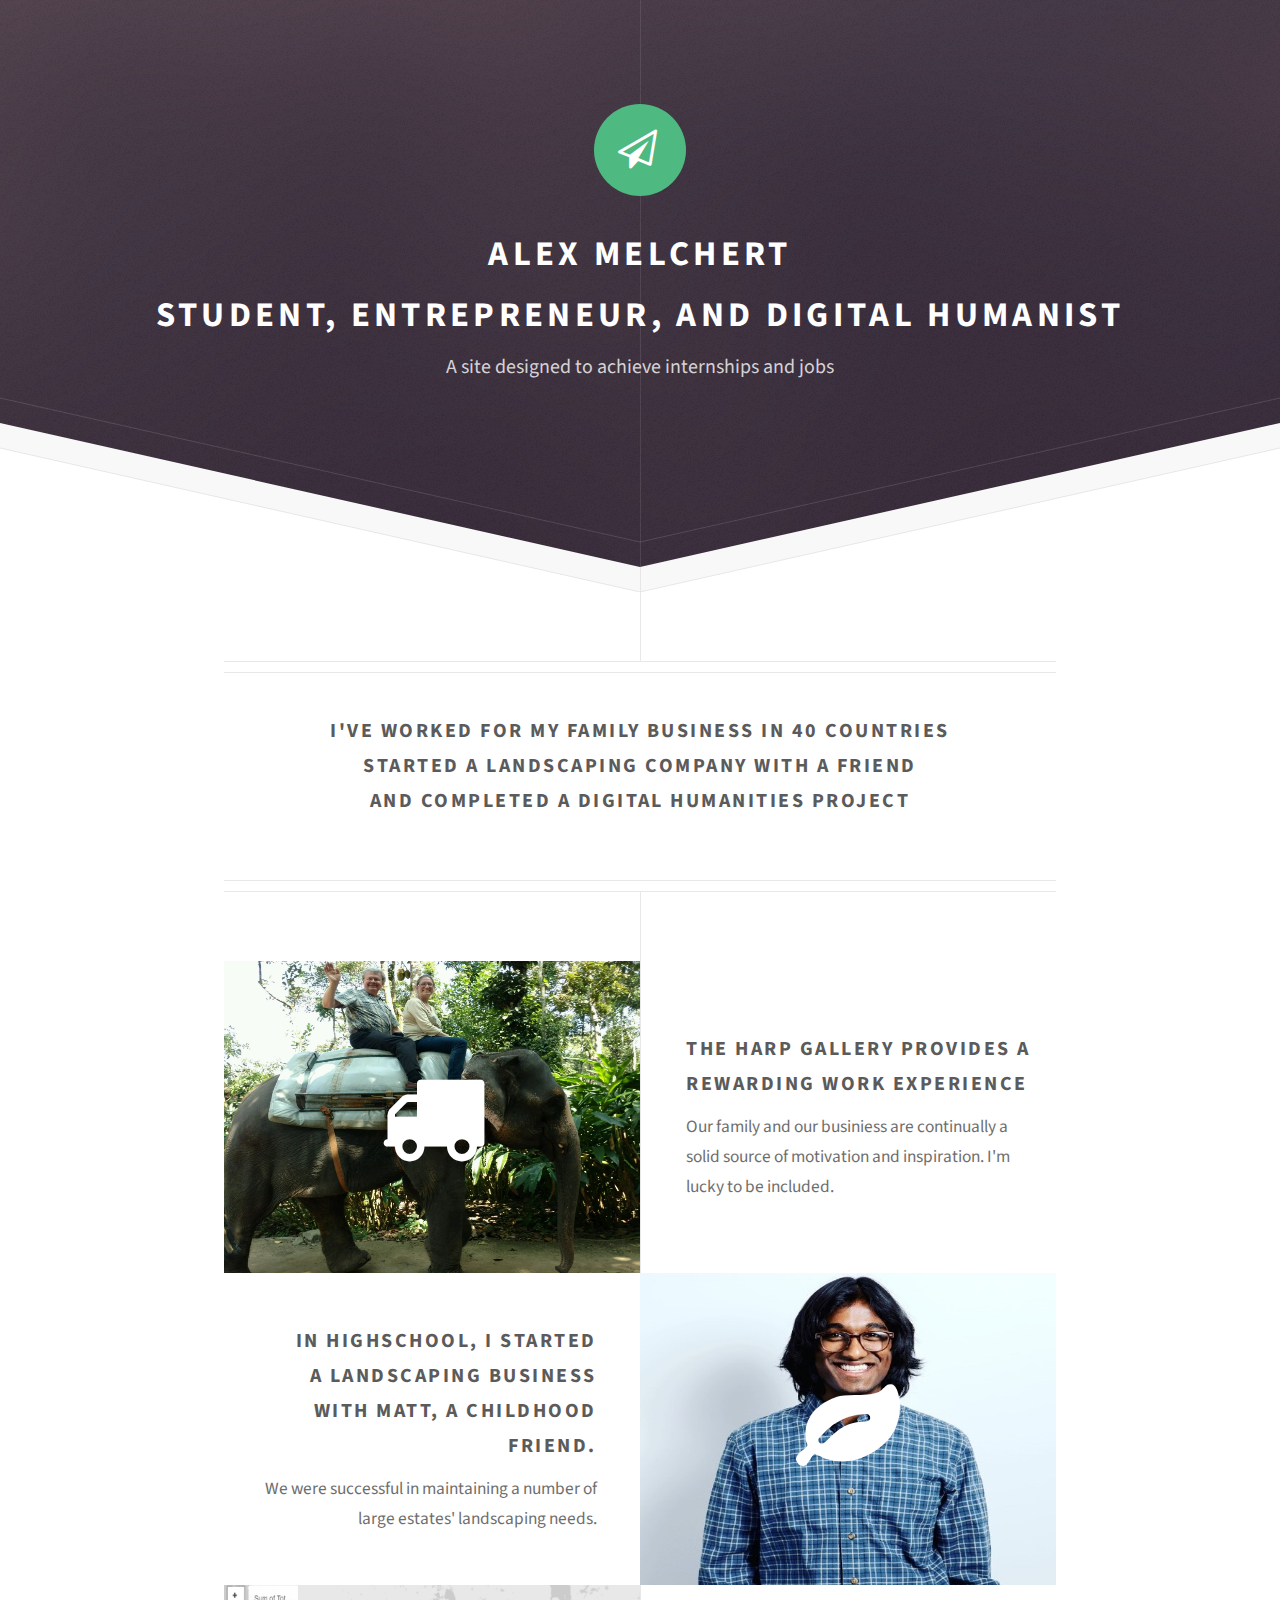
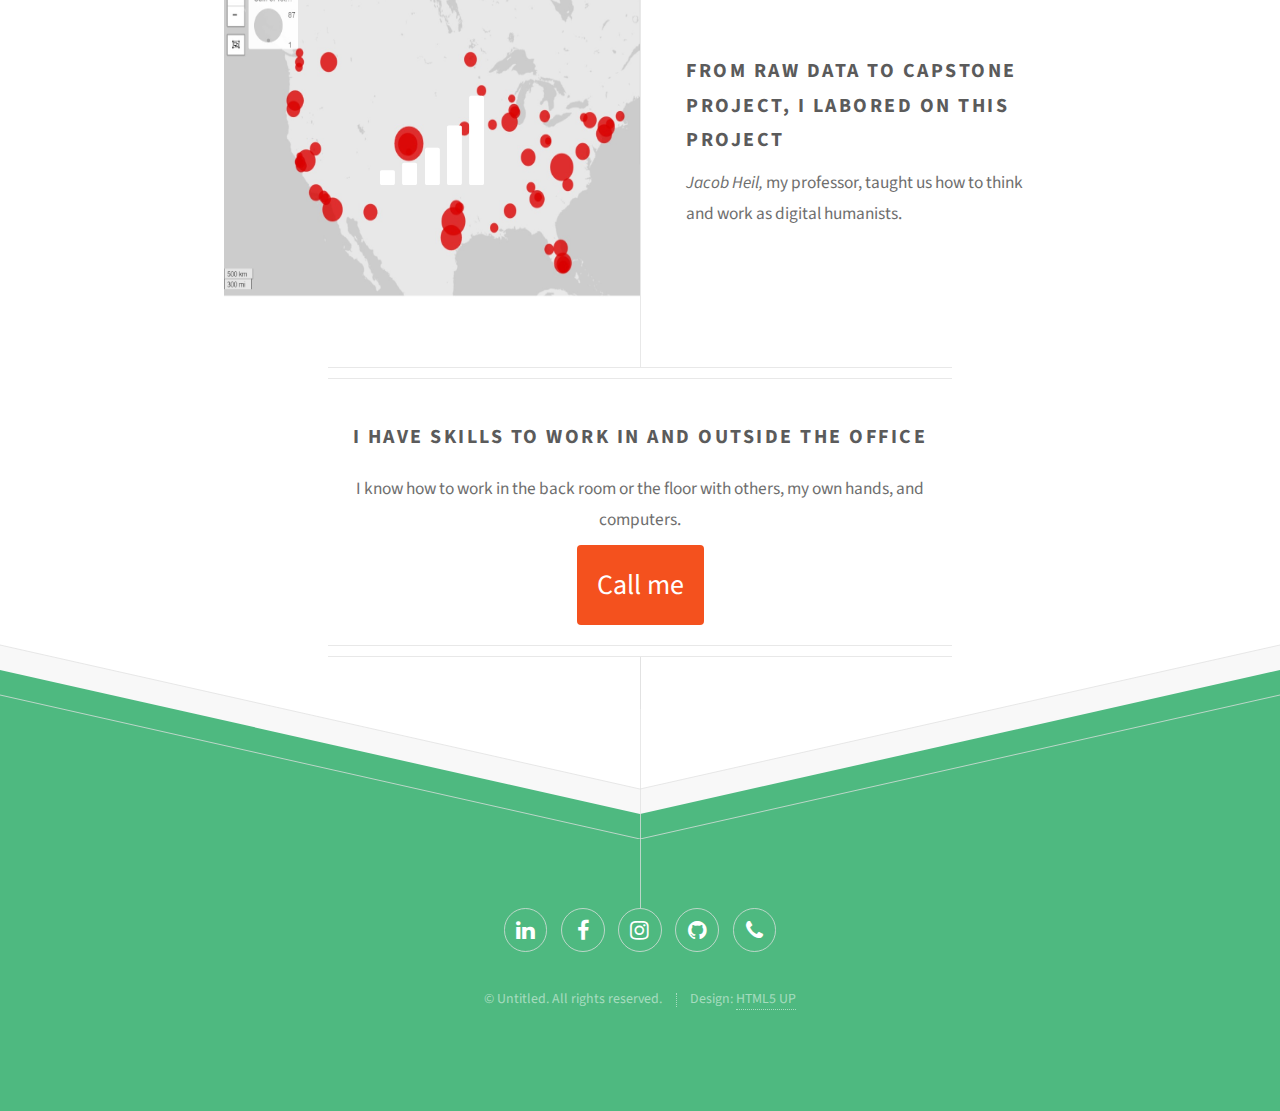
==== commit 35fa2509: "Changed png to jpg" ====
--- a/index.html
+++ b/index.html
@@ -20,7 +20,7 @@
 				<span class="logo icon fa-paper-plane-o"></span>
 				<h1>Alex Melchert
 					<br />
-					Student, entrepaneur, and digital humanist</h1>
+					Student, entrepreneur, and digital humanist</h1>
 				<p>A site designed to achieve internships and jobs
 				<br />
 				</p>
@@ -54,11 +54,11 @@
 						<a href="Page4.html" class="image icon fa-leaf"><img src="images/Matt.jpeg" style="width: 70%;max-height: 100%" alt="" /></a>
 						<div class="content">
 							<h3>In highschool, I started<br /> a landscaping business <br /> with Matt, a childhood friend.</h3>
-							<p>Some entrepaneurial skills must have come from our parents, because we were successful in maintaining a number of large estates' landscaping needs.</p>
+							<p>We were successful in maintaining a number of large estates' landscaping needs.</p>
 						</div>
 					</section>
 					<section class="feature left">
-						<a href="finalproj.html" class="image icon fa-signal"><img src="images/pic03.jpg" alt="" /></a>
+						<a href="finalproj.html" class="image icon fa-signal"><img src="images/USMAP.jpg" style="width: 70%;max-height: 100%" alt="" /></a>
 						<div class="content">
 							<h3>From raw data to capstone project, I labored on this project</h3>
 							<p><em>Jacob Heil,</em> my professor, taught us how to think and work as digital humanists.</p>
@@ -217,7 +217,7 @@
 
 				<footer class="major container 75%">
 					<h3>I have skills to work in and outside the office </h3>
-					<p>I know how to work in the back room or the floor with others, my hands, and computers.</p>
+					<p>I know how to work in the back room or the floor with others, my own hands, and computers.</p>
 					<ul class="actions">
 						<li><a href="#" class="phonebutton"><span>Call me</span></a></li>
 					</ul>
@@ -263,7 +263,7 @@
 						<li><a href="https://www.facebook.com/alexander.s.melchert" class="icon fa-facebook"><span class="label">Facebook</span></a></li>
 						<li><a href="https://www.instagram.com/mr.melchert/" class="icon fa-instagram"><span class="label">Instagram</span></a></li>
 						<li><a href="https://github.com/amelchert20" class="icon fa-github"><span class="label">Github</span></a></li>
-						<li><a href="" class="icon fa-phone"><span class="label">Dribbble</span></a></li>
+						<li><a href="" class="icon fa-phone"><span class="label">Phone</span></a></li>
 					</ul>
 
 					<ul class="copyright">
